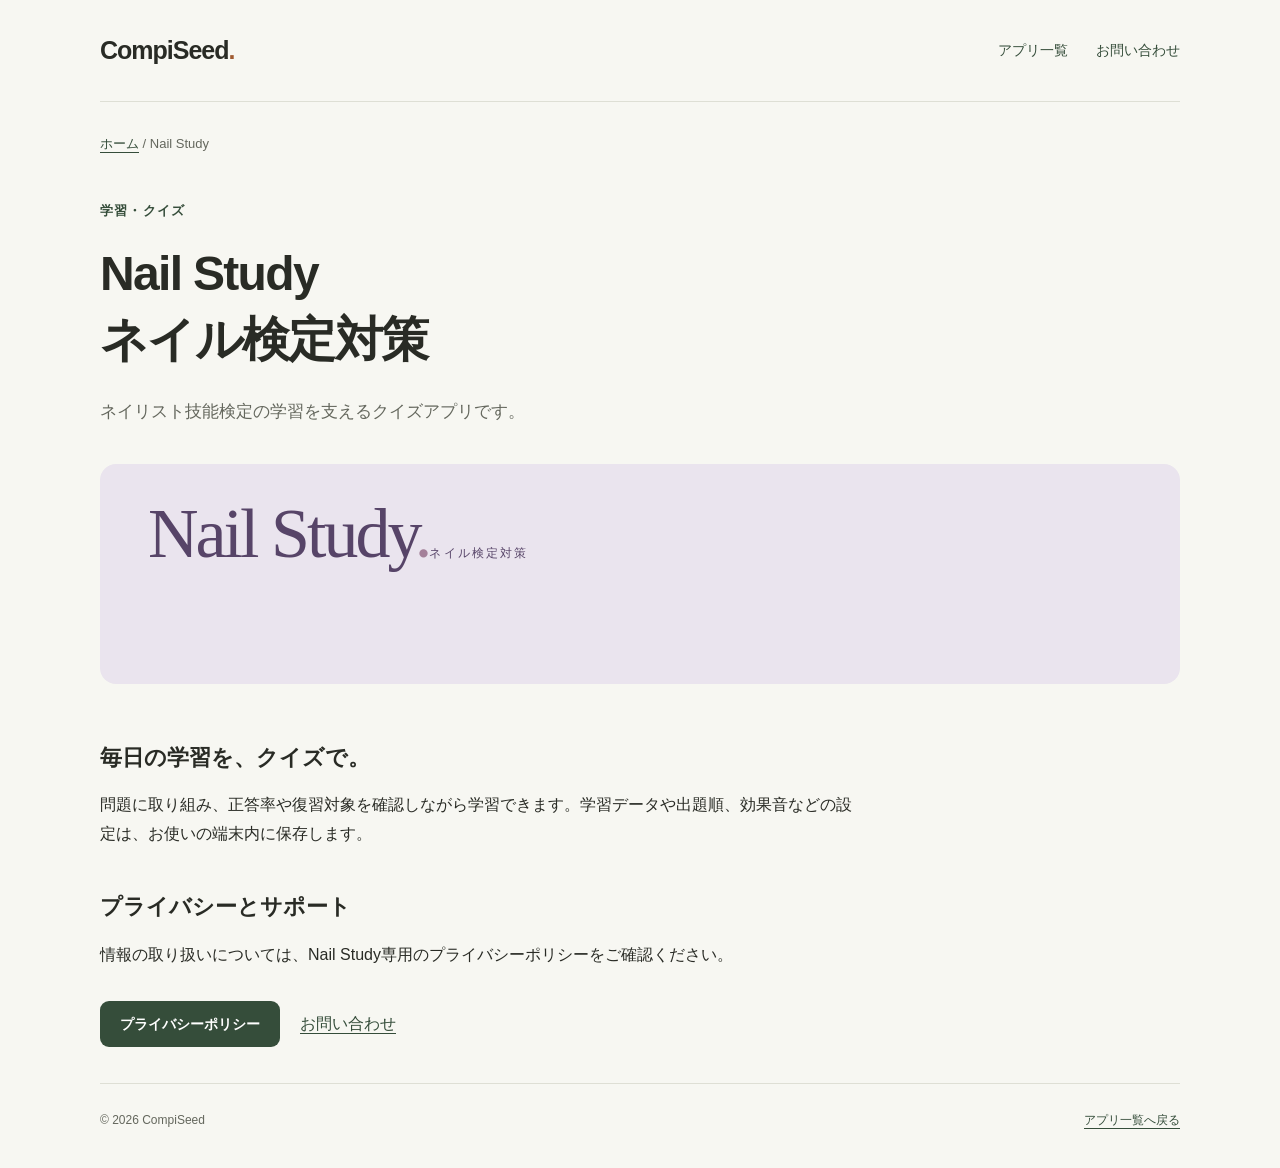
==== nail-study/index.html @ 7c0d8d26 "Build minimal CompiSeed multi-app site with wooden puzzle pages" ====
<!doctype html>
<html lang="ja">
<head>
  <meta charset="utf-8">
  <meta name="viewport" content="width=device-width, initial-scale=1">
  <meta name="description" content="Nail Study - ネイル検定対策。CompiSeedが提供するネイリスト技能検定の学習を支えるクイズアプリ。">
  <title>Nail Study - ネイル検定対策 | CompiSeed</title>
  <link rel="stylesheet" href="../assets/site.css">
</head>
<body>
  <a class="skip" href="#main">本文へ移動</a>
  <header class="site-header container"><a class="brand" href="../">CompiSeed<span class="brand-dot" aria-hidden="true">.</span></a><nav aria-label="メインナビゲーション"><a href="../#apps">アプリ一覧</a><a href="../#support">お問い合わせ</a></nav></header>
  <main id="main" class="container">
    <p class="breadcrumbs"><a href="../">ホーム</a> / Nail Study</p>
    <section class="detail-intro"><p class="eyebrow">学習・クイズ</p><h1>Nail Study<br>ネイル検定対策</h1><p class="lead">ネイリスト技能検定の学習を支えるクイズアプリです。</p></section>
    <div class="nail-visual nail-detail-banner" aria-hidden="true"><span class="nail-wordmark">Nail Study<span>.</span></span><span class="nail-caption">ネイル検定対策</span></div>
    <div class="detail-copy">
      <h2>毎日の学習を、クイズで。</h2><p>問題に取り組み、正答率や復習対象を確認しながら学習できます。学習データや出題順、効果音などの設定は、お使いの端末内に保存します。</p>
      <h2>プライバシーとサポート</h2><p>情報の取り扱いについては、Nail Study専用のプライバシーポリシーをご確認ください。</p>
      <div class="detail-actions"><a class="button" href="../privacy.html">プライバシーポリシー</a><a href="../#support">お問い合わせ</a></div>
    </div>
  </main>
  <footer class="site-footer container"><span>© 2026 CompiSeed</span><a href="../">アプリ一覧へ戻る</a></footer>
</body>
</html>
---- assets/site.css ----
:root{--ink:#292b25;--muted:#64675d;--paper:#f7f7f2;--line:#dedfd5;--green:#354d3a;--purple:#69557a;--white:#fff;--wood:#f5e4c5}
*{box-sizing:border-box}
html{scroll-padding-top:24px}
body{margin:0;background:var(--paper);color:var(--ink);font-family:-apple-system,BlinkMacSystemFont,"Segoe UI","Noto Sans JP",sans-serif;line-height:1.8;-webkit-text-size-adjust:100%}
a{color:var(--green);text-underline-offset:4px}
a:hover{text-decoration-thickness:2px}
a:focus-visible{outline:3px solid #a76325;outline-offset:5px}
img{max-width:100%;height:auto}
.container{width:min(100% - 80px,1080px);margin-inline:auto}
.skip{position:absolute;top:-100px;left:16px;background:var(--white);padding:12px;z-index:5}
.skip:focus{top:12px}
.site-header{display:flex;align-items:center;justify-content:space-between;gap:24px;padding-block:28px;border-bottom:1px solid var(--line)}
.brand{color:var(--ink);font-size:25px;font-weight:750;letter-spacing:-1px;text-decoration:none;white-space:nowrap}
.brand-dot{color:#a05b31}
nav{display:flex;gap:28px;flex-wrap:wrap}
nav a{font-size:14px;text-decoration:none;min-height:44px;display:inline-flex;align-items:center}
.intro{padding-block:76px 68px}
.eyebrow{margin:0 0 18px;color:var(--green);font-size:13px;letter-spacing:.09em;font-weight:650}
h1,h2,h3,p{overflow-wrap:anywhere}
h1{font-size:clamp(36px,5.4vw,64px);line-height:1.38;letter-spacing:-.035em;margin:0;font-weight:700}
.lead{margin:24px 0 0;color:var(--muted);font-size:17px}
.section-heading{display:flex;justify-content:space-between;gap:16px;align-items:center;margin-bottom:20px}
.section-heading h2{font-size:21px;margin:0}
.section-heading span{font-size:13px;color:var(--muted)}
.app-grid{display:grid;grid-template-columns:repeat(2,minmax(0,1fr));gap:28px}
.app-card{background:var(--white);border:1px solid var(--line);border-radius:20px;overflow:hidden;display:flex;flex-direction:column}
.app-visual{min-height:290px;display:flex;align-items:center;justify-content:center;position:relative}
.nail-visual{background:#eae4ee;color:#574468;flex-direction:column;align-items:flex-start;padding:38px 48px}
.nail-wordmark{font-family:Georgia,"Times New Roman",serif;font-size:70px;line-height:.98;letter-spacing:-3px}
.nail-wordmark span{color:#a48099}
.nail-caption{font-size:12px;letter-spacing:.18em;margin-top:20px}
.puzzle-visual{background:#f2dfba}
.puzzle-visual img{width:222px;height:222px;object-fit:cover;border-radius:24px}
.status{position:absolute;right:18px;bottom:16px;font-size:12px;color:#53462f;background:#fff7e8;padding:3px 12px;border-radius:20px}
.app-copy{padding:28px 30px 30px;display:flex;flex-direction:column;flex:1}
.category{font-size:12px;letter-spacing:.05em;color:var(--muted);margin:0 0 12px}
.app-copy h3{font-size:25px;line-height:1.45;margin:0 0 14px;letter-spacing:-.025em}
.subtitle{display:block;font-size:16px;letter-spacing:0;font-weight:500;margin-top:4px}
.app-copy>p:not(.category){margin:0 0 26px;color:var(--muted);font-size:15px}
.app-links{display:flex;gap:16px;align-items:flex-start;flex-direction:column;margin-top:auto}
.button{display:inline-flex;align-items:center;justify-content:space-between;gap:20px;min-height:46px;padding:10px 20px;background:var(--green);color:var(--white);text-decoration:none;border-radius:9px;font-size:14px;font-weight:600;max-width:100%}
.button:hover{background:#263d2c;text-decoration:none}
.text-link{font-size:13px}
.button-outline{background:transparent;color:var(--green);border:1px solid #acb6a7}
.button-outline:hover{background:#e9eee5}
.support{display:flex;align-items:center;justify-content:space-between;gap:32px;border-top:1px solid var(--line);margin-top:72px;padding:44px 0}
.support .eyebrow{margin-bottom:8px}
.support h2{font-size:25px;margin:0 0 12px}
.support p:not(.eyebrow){color:var(--muted);font-size:14px;margin:0}
.site-footer{padding-block:26px 36px;border-top:1px solid var(--line);display:flex;justify-content:space-between;gap:20px;font-size:12px;color:var(--muted)}
.breadcrumbs{margin:30px 0 0;font-size:13px;color:var(--muted)}
.detail-intro{padding-block:44px 36px;max-width:780px}
.detail-intro h1{font-size:clamp(31px,4.4vw,48px)}
.detail-intro .status-inline{display:inline-block;margin-bottom:16px;background:#eceee3;color:var(--green);padding:2px 12px;border-radius:20px;font-size:12px}
.detail-image{width:100%;display:block;border-radius:16px;border:1px solid var(--line)}
.detail-copy{max-width:760px;padding-block:16px 36px}
.detail-copy h2{font-size:22px;margin:38px 0 14px}
.detail-copy p,.detail-copy li{font-size:16px}
.detail-copy p{margin:0 0 14px}
.detail-copy ul{padding-left:1.4em;margin:0 0 18px}
.detail-actions{display:flex;flex-wrap:wrap;gap:20px;align-items:center;margin-top:32px}
.nail-detail-banner{border-radius:16px;min-height:220px;padding-block:36px}
.policy{max-width:780px;margin-inline:auto;padding-block:44px}
.policy h1{font-size:34px;line-height:1.5}
.policy .policy-app{font-weight:600;margin-bottom:6px}
.policy .date{font-size:13px;color:var(--muted);margin:12px 0 24px}
.policy h2{font-size:21px;line-height:1.6;margin:32px 0 12px}
.policy p,.policy li{font-size:16px}
.policy ul{padding-left:1.4em}
.policy .policy-scope{border-left:3px solid #9d8051;padding:8px 0 8px 18px;margin:24px 0;color:var(--muted);font-size:14px}
@media(max-width:700px){.container{width:calc(100% - 40px)}.site-header{padding-block:20px;gap:16px}.brand{font-size:23px}nav{gap:16px}nav a{font-size:12px}.intro{padding-block:48px 44px}.lead{font-size:15px}.desktop-break{display:none}.app-grid{grid-template-columns:1fr;gap:24px}.app-visual{min-height:250px}.app-copy{padding:24px}.support{margin-top:48px;padding-block:32px;align-items:flex-start;flex-direction:column;gap:22px}.site-footer{flex-direction:column;gap:6px;padding-bottom:28px}.detail-intro{padding-top:32px}.detail-copy p,.detail-copy li,.policy p,.policy li{font-size:15px}.policy{padding-top:32px}.policy h1{font-size:28px}}
@media(prefers-reduced-motion:reduce){html{scroll-behavior:auto}}
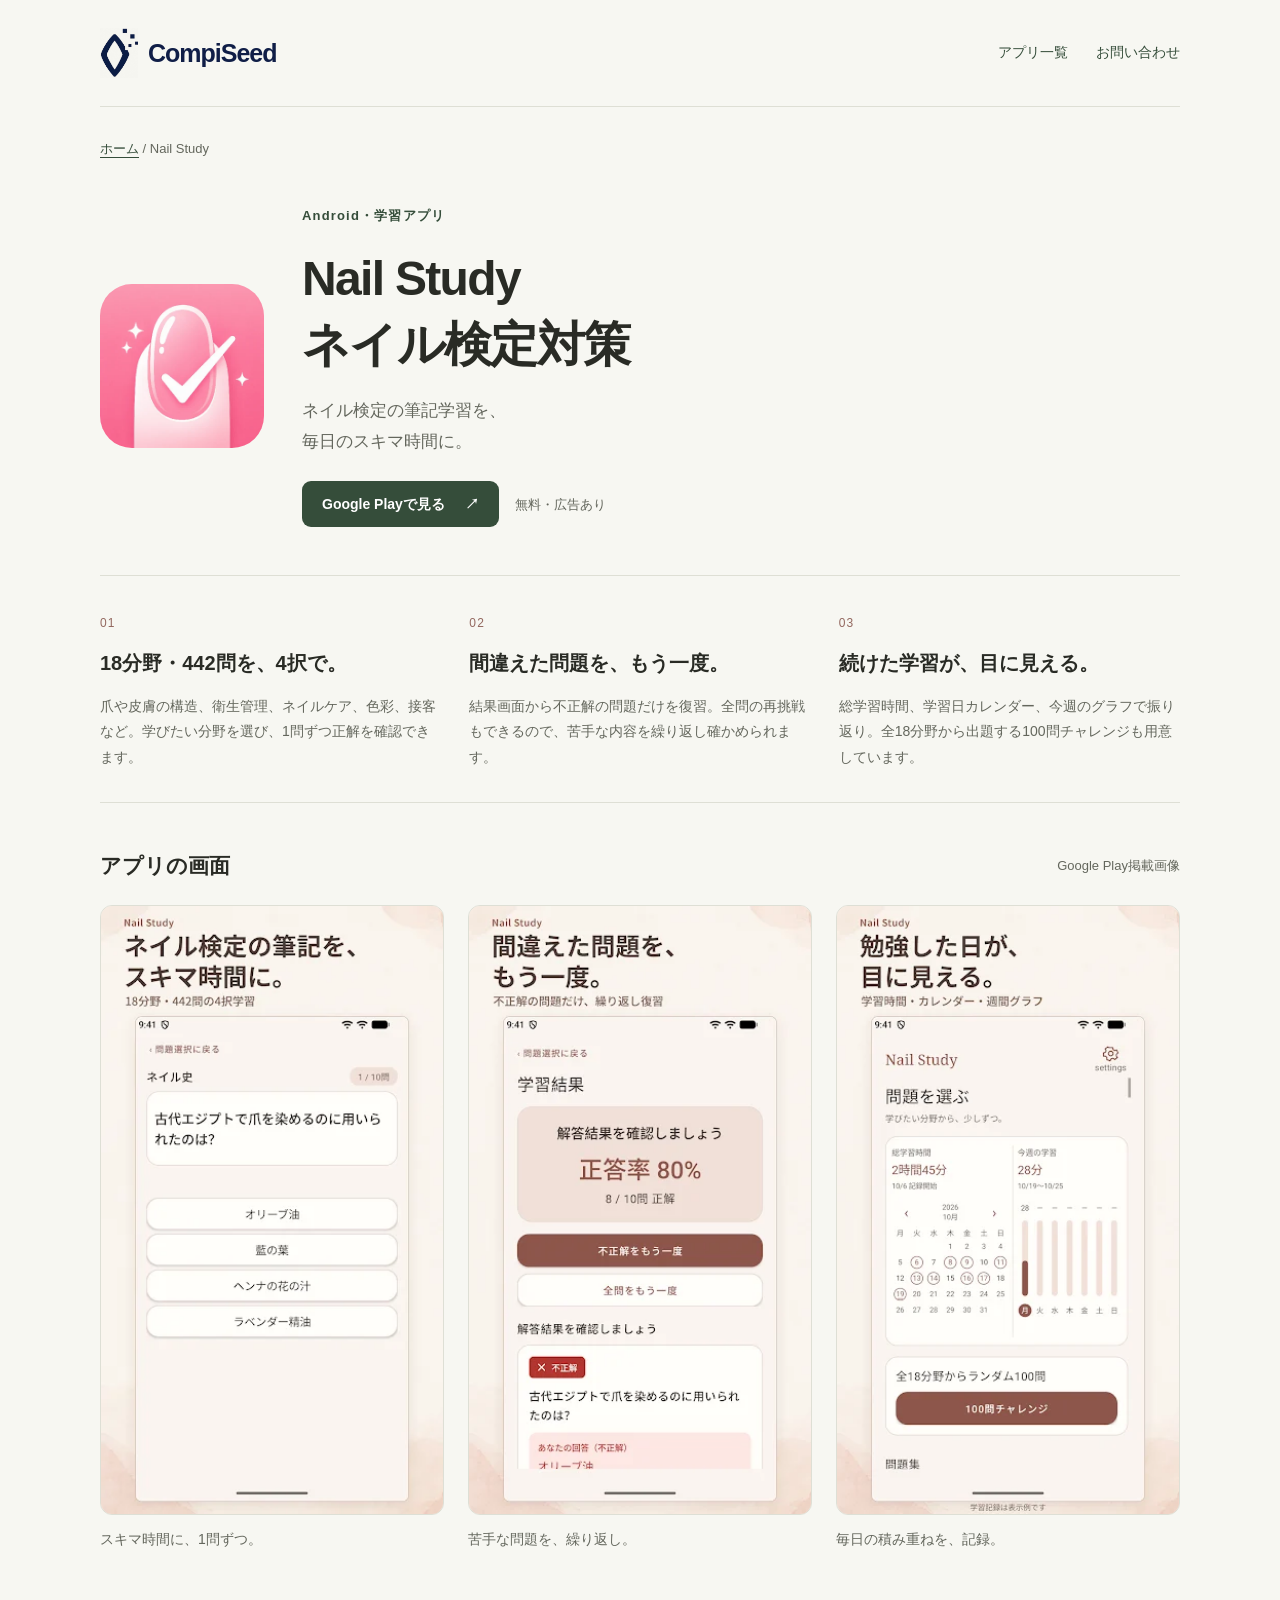
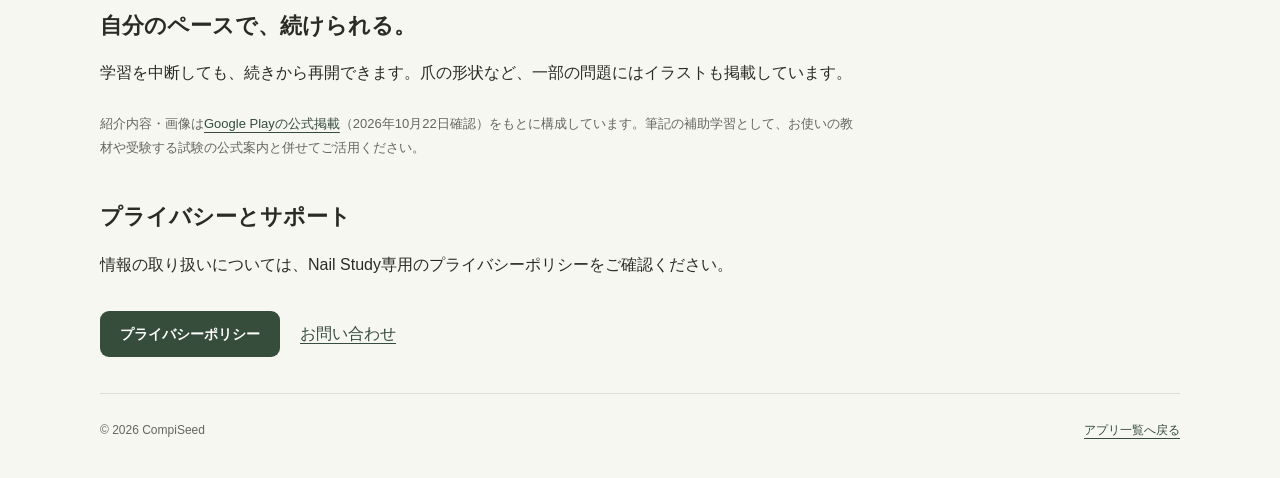
==== commit e7e632eb: "Add CompiSeed logo and refresh Nail Study from Google Play listing" ====
--- a/nail-study/index.html
+++ b/nail-study/index.html
@@ -3,19 +3,28 @@
 <head>
   <meta charset="utf-8">
   <meta name="viewport" content="width=device-width, initial-scale=1">
-  <meta name="description" content="Nail Study - ネイル検定対策。CompiSeedが提供するネイリスト技能検定の学習を支えるクイズアプリ。">
+  <meta name="description" content="Nail Study - ネイル検定対策。18分野・442問の4択問題、間違えた問題の復習、学習記録、100問チャレンジで筆記学習をサポート。">
   <title>Nail Study - ネイル検定対策 | CompiSeed</title>
   <link rel="stylesheet" href="../assets/site.css">
 </head>
 <body>
   <a class="skip" href="#main">本文へ移動</a>
-  <header class="site-header container"><a class="brand" href="../">CompiSeed<span class="brand-dot" aria-hidden="true">.</span></a><nav aria-label="メインナビゲーション"><a href="../#apps">アプリ一覧</a><a href="../#support">お問い合わせ</a></nav></header>
+  <header class="site-header container"><a class="brand" href="../"><span class="brand-icon"><img src="../assets/compiseed-logo.jpg" width="573" height="573" alt="CompiSeedのシンボルマーク" decoding="async"></span><span>CompiSeed</span></a><nav aria-label="メインナビゲーション"><a href="../#apps">アプリ一覧</a><a href="../#support">お問い合わせ</a></nav></header>
   <main id="main" class="container">
     <p class="breadcrumbs"><a href="../">ホーム</a> / Nail Study</p>
-    <section class="detail-intro"><p class="eyebrow">学習・クイズ</p><h1>Nail Study<br>ネイル検定対策</h1><p class="lead">ネイリスト技能検定の学習を支えるクイズアプリです。</p></section>
-    <div class="nail-visual nail-detail-banner" aria-hidden="true"><span class="nail-wordmark">Nail Study<span>.</span></span><span class="nail-caption">ネイル検定対策</span></div>
+    <section class="detail-intro nail-intro"><img class="nail-detail-icon" src="../assets/nail-icon.webp" width="360" height="360" alt="Nail Studyの公式アプリアイコン" decoding="async"><div><p class="eyebrow">Android・学習アプリ</p><h1>Nail Study<br>ネイル検定対策</h1><p class="lead">ネイル検定の筆記学習を、<br>毎日のスキマ時間に。</p><div class="detail-actions"><a class="button" href="https://play.google.com/store/apps/details?id=jp.compiseed.nailstudy&amp;hl=ja&amp;gl=JP">Google Playで見る <span aria-hidden="true">↗</span></a><span class="store-note">無料・広告あり</span></div></div></section>
+    <section class="nail-features" aria-label="Nail Studyの特徴">
+      <article><span class="feature-number">01</span><h2>18分野・442問を、4択で。</h2><p>爪や皮膚の構造、衛生管理、ネイルケア、色彩、接客など。学びたい分野を選び、1問ずつ正解を確認できます。</p></article>
+      <article><span class="feature-number">02</span><h2>間違えた問題を、もう一度。</h2><p>結果画面から不正解の問題だけを復習。全問の再挑戦もできるので、苦手な内容を繰り返し確かめられます。</p></article>
+      <article><span class="feature-number">03</span><h2>続けた学習が、目に見える。</h2><p>総学習時間、学習日カレンダー、今週のグラフで振り返り。全18分野から出題する100問チャレンジも用意しています。</p></article>
+    </section>
+    <section class="nail-screens" aria-labelledby="screens-title"><div class="section-heading"><h2 id="screens-title">アプリの画面</h2><span>Google Play掲載画像</span></div><div class="screenshot-grid">
+      <figure><img src="../assets/nail-store-1.webp" width="333" height="592" alt="4択問題でネイル検定の筆記を学べる画面" loading="lazy" decoding="async"><figcaption>スキマ時間に、1問ずつ。</figcaption></figure>
+      <figure><img src="../assets/nail-store-2.webp" width="333" height="592" alt="正答率を確認し、間違えた問題を復習できる結果画面" loading="lazy" decoding="async"><figcaption>苦手な問題を、繰り返し。</figcaption></figure>
+      <figure><img src="../assets/nail-store-4.webp" width="333" height="592" alt="学習時間、学習日カレンダー、週間グラフを確認できる画面" loading="lazy" decoding="async"><figcaption>毎日の積み重ねを、記録。</figcaption></figure>
+    </div></section>
     <div class="detail-copy">
-      <h2>毎日の学習を、クイズで。</h2><p>問題に取り組み、正答率や復習対象を確認しながら学習できます。学習データや出題順、効果音などの設定は、お使いの端末内に保存します。</p>
+      <h2>自分のペースで、続けられる。</h2><p>学習を中断しても、続きから再開できます。爪の形状など、一部の問題にはイラストも掲載しています。</p><p class="content-source">紹介内容・画像は<a href="https://play.google.com/store/apps/details?id=jp.compiseed.nailstudy&amp;hl=ja&amp;gl=JP">Google Playの公式掲載</a>（2026年10月22日確認）をもとに構成しています。筆記の補助学習として、お使いの教材や受験する試験の公式案内と併せてご活用ください。</p>
       <h2>プライバシーとサポート</h2><p>情報の取り扱いについては、Nail Study専用のプライバシーポリシーをご確認ください。</p>
       <div class="detail-actions"><a class="button" href="../privacy.html">プライバシーポリシー</a><a href="../#support">お問い合わせ</a></div>
     </div>
--- a/assets/site.css
+++ b/assets/site.css
@@ -10,7 +10,9 @@
 .skip{position:absolute;top:-100px;left:16px;background:var(--white);padding:12px;z-index:5}
 .skip:focus{top:12px}
 .site-header{display:flex;align-items:center;justify-content:space-between;gap:24px;padding-block:28px;border-bottom:1px solid var(--line)}
-.brand{color:var(--ink);font-size:25px;font-weight:750;letter-spacing:-1px;text-decoration:none;white-space:nowrap}
+.brand{color:#101e47;font-size:25px;font-weight:750;letter-spacing:-1px;text-decoration:none;white-space:nowrap;display:inline-flex;align-items:center;gap:10px}
+.brand-icon{display:block;position:relative;width:38px;height:50px;overflow:hidden;flex:none;mix-blend-mode:multiply}
+.brand-icon img{position:absolute;width:74px;height:74px;max-width:none;left:-21px;top:-8px}
 .brand-dot{color:#a05b31}
 nav{display:flex;gap:28px;flex-wrap:wrap}
 nav a{font-size:14px;text-decoration:none;min-height:44px;display:inline-flex;align-items:center}
@@ -29,6 +31,9 @@
 .nail-wordmark{font-family:Georgia,"Times New Roman",serif;font-size:70px;line-height:.98;letter-spacing:-3px}
 .nail-wordmark span{color:#a48099}
 .nail-caption{font-size:12px;letter-spacing:.18em;margin-top:20px}
+.nail-icon-visual{align-items:center;justify-content:center;background:#f6e6e8;padding:28px}
+.nail-icon-visual img{width:222px;height:222px;border-radius:24px;object-fit:contain}
+.nail-status{background:#fff6f5;color:#7f4e55}
 .puzzle-visual{background:#f2dfba}
 .puzzle-visual img{width:222px;height:222px;object-fit:cover;border-radius:24px}
 .status{position:absolute;right:18px;bottom:16px;font-size:12px;color:#53462f;background:#fff7e8;padding:3px 12px;border-radius:20px}
@@ -60,6 +65,21 @@
 .detail-copy ul{padding-left:1.4em;margin:0 0 18px}
 .detail-actions{display:flex;flex-wrap:wrap;gap:20px;align-items:center;margin-top:32px}
 .nail-detail-banner{border-radius:16px;min-height:220px;padding-block:36px}
+.nail-intro{display:flex;gap:38px;align-items:center;max-width:none;padding-bottom:48px}
+.nail-detail-icon{width:164px;height:164px;flex:none;border-radius:32px}
+.nail-intro .lead{margin-top:18px}
+.nail-intro .detail-actions{margin-top:24px;gap:16px}
+.store-note{color:var(--muted);font-size:13px}
+.nail-features{display:grid;grid-template-columns:repeat(3,minmax(0,1fr));gap:28px;border-block:1px solid var(--line);padding-block:32px}
+.feature-number{font-size:12px;letter-spacing:.1em;color:#93685f}
+.nail-features h2{font-size:20px;line-height:1.65;margin:10px 0 14px}
+.nail-features p{font-size:14px;color:var(--muted);margin:0}
+.nail-screens{padding-top:44px}
+.screenshot-grid{display:grid;grid-template-columns:repeat(3,minmax(0,1fr));gap:24px}
+.screenshot-grid figure{margin:0;min-width:0}
+.screenshot-grid img{display:block;width:100%;border-radius:12px;border:1px solid var(--line);background:#f9f4ec}
+.screenshot-grid figcaption{font-size:14px;margin-top:12px;color:var(--muted)}
+.detail-copy .content-source{font-size:13px;color:var(--muted);margin-top:24px}
 .policy{max-width:780px;margin-inline:auto;padding-block:44px}
 .policy h1{font-size:34px;line-height:1.5}
 .policy .policy-app{font-weight:600;margin-bottom:6px}
@@ -70,3 +90,5 @@
 .policy .policy-scope{border-left:3px solid #9d8051;padding:8px 0 8px 18px;margin:24px 0;color:var(--muted);font-size:14px}
 @media(max-width:700px){.container{width:calc(100% - 40px)}.site-header{padding-block:20px;gap:16px}.brand{font-size:23px}nav{gap:16px}nav a{font-size:12px}.intro{padding-block:48px 44px}.lead{font-size:15px}.desktop-break{display:none}.app-grid{grid-template-columns:1fr;gap:24px}.app-visual{min-height:250px}.app-copy{padding:24px}.support{margin-top:48px;padding-block:32px;align-items:flex-start;flex-direction:column;gap:22px}.site-footer{flex-direction:column;gap:6px;padding-bottom:28px}.detail-intro{padding-top:32px}.detail-copy p,.detail-copy li,.policy p,.policy li{font-size:15px}.policy{padding-top:32px}.policy h1{font-size:28px}}
 @media(prefers-reduced-motion:reduce){html{scroll-behavior:auto}}
+@media(max-width:700px){.nail-intro{gap:22px;align-items:flex-start}.nail-detail-icon{width:88px;height:88px;border-radius:18px}.nail-intro h1{font-size:30px}.nail-features{grid-template-columns:1fr;gap:26px}.nail-features h2{margin:4px 0 8px}.screenshot-grid{gap:16px}.screenshot-grid figcaption{font-size:12px}}
+@media(max-width:480px){.site-header{flex-wrap:wrap;gap:8px;padding-block:14px}.site-header nav{width:100%;gap:24px}.brand{font-size:24px}.nail-intro{flex-direction:column;gap:20px}.nail-intro .lead br{display:none}.screenshot-grid{grid-template-columns:1fr;gap:28px}.screenshot-grid figure{width:min(100%,320px);margin-inline:auto}.screenshot-grid figcaption{font-size:14px}.nail-detail-icon{width:96px;height:96px}}
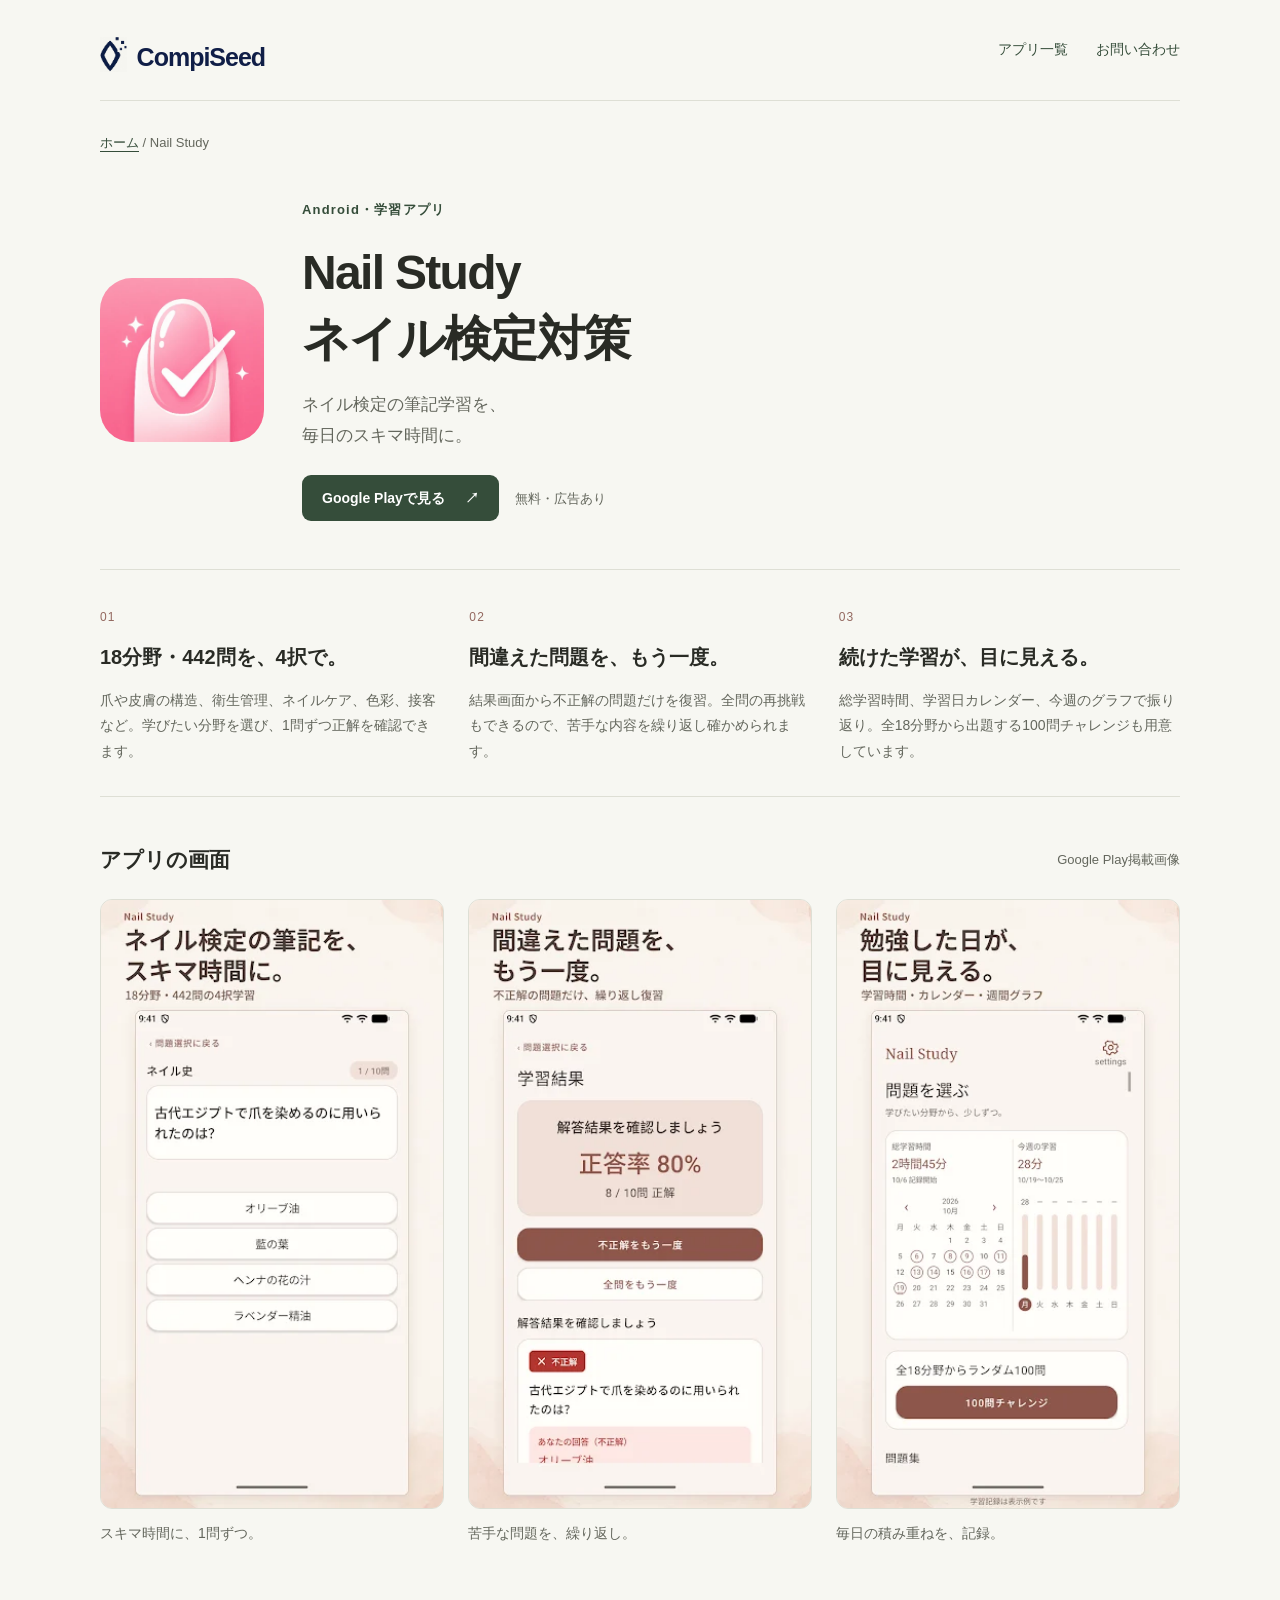
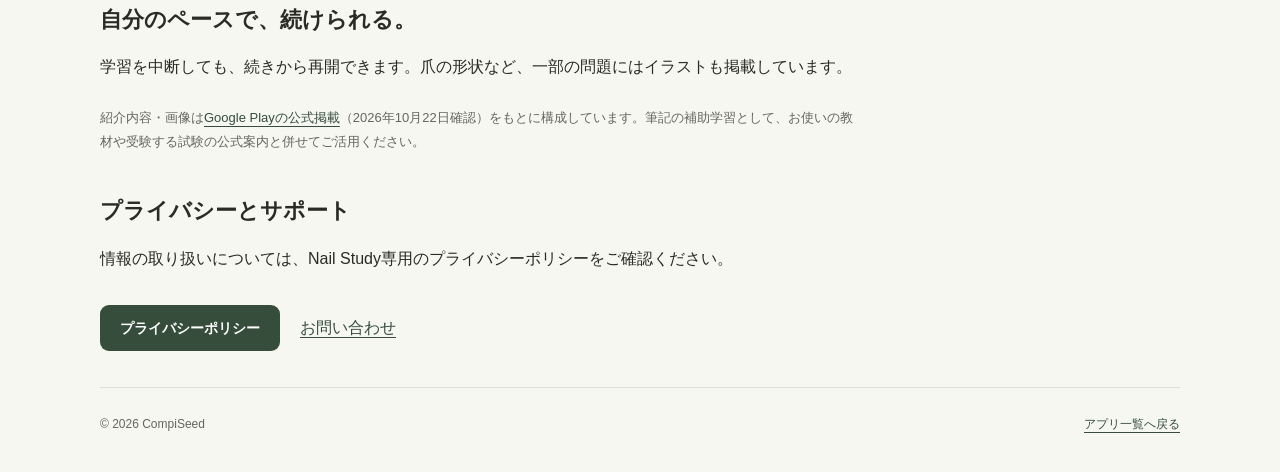
==== commit 1b12c3ad: "Apply logo option C with a smaller mark and bottom-aligned company text" ====
--- a/nail-study/index.html
+++ b/nail-study/index.html
@@ -5,11 +5,12 @@
   <meta name="viewport" content="width=device-width, initial-scale=1">
   <meta name="description" content="Nail Study - ネイル検定対策。18分野・442問の4択問題、間違えた問題の復習、学習記録、100問チャレンジで筆記学習をサポート。">
   <title>Nail Study - ネイル検定対策 | CompiSeed</title>
-  <link rel="stylesheet" href="../assets/site.css">
+  <link rel="stylesheet" href="../assets/site.css?v=logo-c">
+  <script src="../assets/brand.js?v=logo-c" defer></script>
 </head>
 <body>
   <a class="skip" href="#main">本文へ移動</a>
-  <header class="site-header container"><a class="brand" href="../"><span class="brand-icon"><img src="../assets/compiseed-logo.jpg" width="573" height="573" alt="CompiSeedのシンボルマーク" decoding="async"></span><span>CompiSeed</span></a><nav aria-label="メインナビゲーション"><a href="../#apps">アプリ一覧</a><a href="../#support">お問い合わせ</a></nav></header>
+  <header class="site-header container"><a class="brand" href="../"><span class="brand-icon"><img src="../assets/compiseed-logo.jpg" width="573" height="573" alt="CompiSeedのシンボルマーク" decoding="async"></span><span class="brand-wordmark">CompiSeed</span></a><nav aria-label="メインナビゲーション"><a href="../#apps">アプリ一覧</a><a href="../#support">お問い合わせ</a></nav></header>
   <main id="main" class="container">
     <p class="breadcrumbs"><a href="../">ホーム</a> / Nail Study</p>
     <section class="detail-intro nail-intro"><img class="nail-detail-icon" src="../assets/nail-icon.webp" width="360" height="360" alt="Nail Studyの公式アプリアイコン" decoding="async"><div><p class="eyebrow">Android・学習アプリ</p><h1>Nail Study<br>ネイル検定対策</h1><p class="lead">ネイル検定の筆記学習を、<br>毎日のスキマ時間に。</p><div class="detail-actions"><a class="button" href="https://play.google.com/store/apps/details?id=jp.compiseed.nailstudy&amp;hl=ja&amp;gl=JP">Google Playで見る <span aria-hidden="true">↗</span></a><span class="store-note">無料・広告あり</span></div></div></section>
--- a/assets/site.css
+++ b/assets/site.css
@@ -10,9 +10,11 @@
 .skip{position:absolute;top:-100px;left:16px;background:var(--white);padding:12px;z-index:5}
 .skip:focus{top:12px}
 .site-header{display:flex;align-items:center;justify-content:space-between;gap:24px;padding-block:28px;border-bottom:1px solid var(--line)}
-.brand{color:#101e47;font-size:25px;font-weight:750;letter-spacing:-1px;text-decoration:none;white-space:nowrap;display:inline-flex;align-items:center;gap:10px}
-.brand-icon{display:block;position:relative;width:38px;height:50px;overflow:hidden;flex:none;mix-blend-mode:multiply}
-.brand-icon img{position:absolute;width:74px;height:74px;max-width:none;left:-21px;top:-8px}
+.brand{--mark-scale:.7;color:#101e47;font-size:25px;font-weight:750;letter-spacing:-1px;text-decoration:none;white-space:nowrap;display:inline-flex;align-items:flex-end;gap:10px;min-height:44px}
+.brand-icon{display:block;position:relative;width:calc(38px * var(--mark-scale));height:calc(50px * var(--mark-scale));overflow:hidden;flex:none;mix-blend-mode:multiply}
+.brand-icon img{position:absolute;width:calc(74px * var(--mark-scale));height:calc(74px * var(--mark-scale));max-width:none;left:calc(-21px * var(--mark-scale));top:calc(-8px * var(--mark-scale))}
+.brand-wordmark{display:block;line-height:1}
+.brand-baseline{display:inline-block;width:0;height:0;vertical-align:baseline}
 .brand-dot{color:#a05b31}
 nav{display:flex;gap:28px;flex-wrap:wrap}
 nav a{font-size:14px;text-decoration:none;min-height:44px;display:inline-flex;align-items:center}
